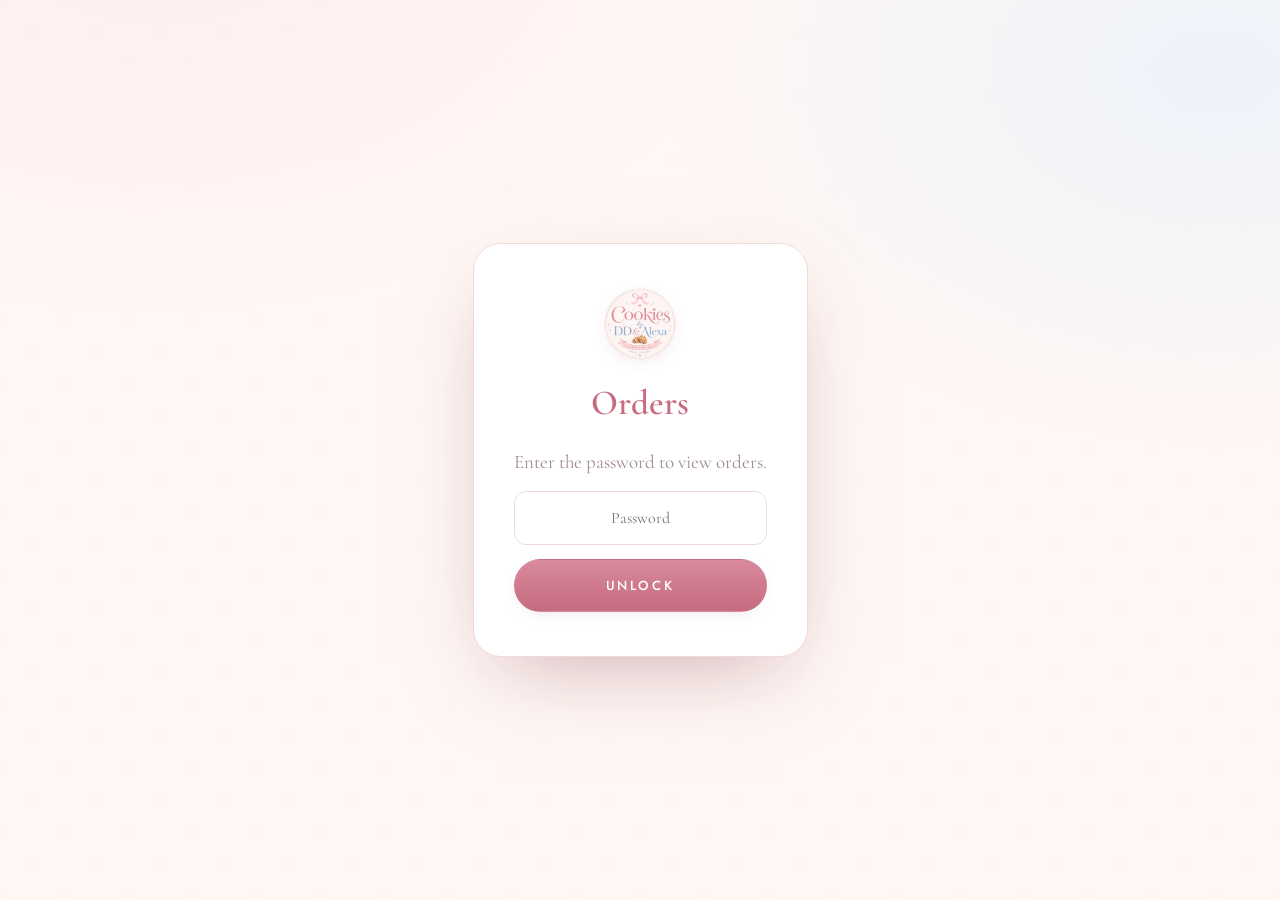
==== cookies-site/orders.html @ 447ec389 "Add full-screen order flow, orders dashboard, and updated cookie photos - Replace Google Form link w" ====
<!DOCTYPE html>
<html lang="en">
<head>
<meta charset="UTF-8" />
<meta name="viewport" content="width=device-width, initial-scale=1.0" />
<meta name="robots" content="noindex, nofollow" />
<title>Orders — Cookies by DD &amp; Alexa</title>
<link rel="icon" href="assets/logo.png" />
<link rel="stylesheet" href="styles.css" />
<link rel="stylesheet" href="orders.css" />
</head>
<body class="orders-page">

<!-- ===== PASSWORD GATE ===== -->
<div class="gate" id="gate">
  <form class="gate-card" id="gateForm">
    <img src="assets/logo.png" alt="" />
    <h1>Orders</h1>
    <p>Enter the password to view orders.</p>
    <input type="password" id="gatePass" placeholder="Password" autocomplete="current-password" />
    <button type="submit" class="btn btn-primary">Unlock</button>
    <p class="gate-err" id="gateErr" hidden>Wrong password — try again.</p>
  </form>
</div>

<!-- ===== DASHBOARD ===== -->
<div class="dash" id="dash" hidden>
  <header class="dash-head">
    <a class="dash-brand" href="index.html"><img src="assets/logo.png" alt="" /><b>Orders</b></a>
    <div class="dash-actions">
      <button class="btn btn-ghost" id="refreshBtn" type="button">↻ Refresh</button>
      <button class="btn btn-ghost" id="logoutBtn" type="button">Lock</button>
    </div>
  </header>

  <!-- summary -->
  <section class="summary" id="summary">
    <div class="sum-card"><span class="sum-n" id="sumNew">0</span><small>New / unconfirmed</small></div>
    <div class="sum-card"><span class="sum-n" id="sumWeek">0</span><small>Orders this week</small></div>
    <div class="sum-card"><span class="sum-n" id="sumCookies">0</span><small>Cookies to bake</small></div>
    <div class="sum-card"><span class="sum-n" id="sumRevenue">$0</span><small>Est. revenue (open)</small></div>
  </section>

  <!-- controls -->
  <section class="controls">
    <input type="search" id="search" placeholder="Search name, cookie, contact…" />
    <div class="chips" id="statusChips">
      <button class="chip active" data-status="all" type="button">All</button>
      <button class="chip" data-status="New" type="button">New</button>
      <button class="chip" data-status="Confirmed" type="button">Confirmed</button>
      <button class="chip" data-status="Baking" type="button">Baking</button>
      <button class="chip" data-status="Done" type="button">Done</button>
    </div>
    <select id="methodFilter">
      <option value="all">All methods</option>
      <option>Delivery</option>
      <option>Pickup</option>
      <option>Catering</option>
    </select>
    <select id="sortBy">
      <option value="newest">Newest first</option>
      <option value="needed">By date needed</option>
    </select>
  </section>

  <!-- order list -->
  <section class="order-list" id="orderList"></section>
  <p class="dash-empty" id="dashEmpty" hidden>No orders match.</p>
  <p class="dash-status" id="dashMsg"></p>
</div>

<script src="orders.js"></script>
</body>
</html>
---- cookies-site/styles.css ----
/* ============================================================
   Cookies by DD & Alexa — coquette bakery design system
   ============================================================ */
@import url('https://fonts.googleapis.com/css2?family=Cormorant+Garamond:ital,wght@0,400;0,500;0,600;0,700;1,400;1,500&family=Jost:wght@300;400;500;600&family=Parisienne&display=swap');

:root{
  /* palette pulled from the brand kit */
  --cream:        #fff7f4;
  --cream-2:      #fdeee9;
  --blush:        #f9dfe2;
  --blush-soft:   #fceef0;
  --rose:         #d98a9c;
  --rose-deep:    #c66b80;
  --rose-ink:     #b65a72;
  --blue:         #82a8cf;
  --blue-deep:    #5f86b1;
  --gold:         #c8a96c;
  --gold-soft:    #e7d4a8;
  --cookie:       #c08a5a;
  --heart:        #e07083;
  --ink:          #6e5b58;
  --ink-soft:     #a08e8a;
  --line:         #f0d9dc;

  --font-display: 'Cormorant Garamond', Georgia, serif;
  --font-script:  'Parisienne', cursive;
  --font-label:   'Jost', system-ui, sans-serif;

  --shadow-sm: 0 4px 18px -10px rgba(150,90,100,.35);
  --shadow-md: 0 18px 50px -24px rgba(150,90,100,.45);
  --shadow-lg: 0 30px 80px -30px rgba(150,90,100,.5);
  --radius: 26px;
  --maxw: 1180px;
}

*{ box-sizing:border-box; }
html{ scroll-behavior:smooth; scroll-padding-top:90px; }
body{
  margin:0;
  font-family:var(--font-display);
  color:var(--ink);
  background:var(--cream);
  font-size:19px;
  line-height:1.65;
  -webkit-font-smoothing:antialiased;
  overflow-x:hidden;
}
img{ max-width:100%; display:block; }
a{ color:inherit; text-decoration:none; }

/* page texture: faint dotted stars + warm wash */
body::before{
  content:""; position:fixed; inset:0; z-index:-2;
  background:
    radial-gradient(1100px 700px at 12% -8%, #ffeef0 0%, transparent 55%),
    radial-gradient(1000px 680px at 95% 8%, #eef3fa 0%, transparent 55%),
    var(--cream);
}
body::after{
  content:""; position:fixed; inset:0; z-index:-1; opacity:.5;
  background-image:
    radial-gradient(circle, rgba(216,138,156,.18) 1.4px, transparent 1.6px),
    radial-gradient(circle, rgba(130,168,207,.16) 1.4px, transparent 1.6px);
  background-size:64px 64px, 64px 64px;
  background-position:0 0, 32px 32px;
}

/* ---------- shared layout ---------- */
.wrap{ max-width:var(--maxw); margin:0 auto; padding:0 28px; }
section{ position:relative; }
.section-pad{ padding:96px 0; }

.eyebrow{
  font-family:var(--font-script);
  color:var(--rose);
  font-size:1.8rem;
  line-height:1;
  margin:0 0 6px;
}
.h-deco{ display:flex; align-items:center; justify-content:center; gap:14px; color:var(--rose); }
.h-deco::before, .h-deco::after{
  content:""; height:1px; width:46px;
  background:linear-gradient(90deg,transparent,var(--gold));
}
.h-deco::after{ background:linear-gradient(90deg,var(--gold),transparent); }
.display{
  font-family:var(--font-display);
  font-weight:600;
  letter-spacing:.5px;
  line-height:1.04;
  color:var(--rose-deep);
  margin:0;
}
.section-title{ text-align:center; margin-bottom:54px; }
.section-title .display{ font-size:clamp(2.6rem,5.2vw,4rem); }
.section-title p{
  max-width:560px; margin:14px auto 0; color:var(--ink-soft);
  font-size:1.15rem;
}
.label{
  font-family:var(--font-label);
  text-transform:uppercase;
  letter-spacing:.28em;
  font-weight:500;
}

/* hearts + sparkle bits */
.hrt{ color:var(--heart); }
.spk{ display:inline-block; width:8px; height:8px; background:var(--blue); transform:rotate(45deg); border-radius:2px; opacity:.8; }

/* ---------- buttons ---------- */
.btn{
  font-family:var(--font-label);
  text-transform:uppercase; letter-spacing:.2em; font-weight:500;
  font-size:.82rem;
  display:inline-flex; align-items:center; gap:.6em;
  padding:16px 30px; border-radius:999px; cursor:pointer;
  border:1.5px solid transparent; transition:.28s cubic-bezier(.2,.7,.3,1);
  white-space:nowrap;
}
.btn-primary{
  background:linear-gradient(180deg,var(--rose) 0%, var(--rose-deep) 100%);
  color:#fff; box-shadow:var(--shadow-sm);
}
.btn-primary:hover{ transform:translateY(-3px); box-shadow:var(--shadow-md); filter:saturate(1.05); }
.btn-ghost{
  background:#fff; color:var(--rose-deep); border-color:var(--blush);
  box-shadow:var(--shadow-sm);
}
.btn-ghost:hover{ transform:translateY(-3px); border-color:var(--rose); box-shadow:var(--shadow-md); }
.btn-blue{ background:linear-gradient(180deg,var(--blue),var(--blue-deep)); color:#fff; box-shadow:var(--shadow-sm); }
.btn-blue:hover{ transform:translateY(-3px); box-shadow:var(--shadow-md); }

/* ---------- ribbon banner ---------- */
.ribbon{
  display:inline-block; position:relative;
  background:linear-gradient(180deg,#fbe3e6,#f6cfd5);
  color:var(--rose-ink);
  font-family:var(--font-label); text-transform:uppercase;
  letter-spacing:.26em; font-weight:500; font-size:.8rem;
  padding:12px 34px; box-shadow:var(--shadow-sm);
}
.ribbon::before, .ribbon::after{
  content:""; position:absolute; top:0; width:20px; height:100%;
  background:linear-gradient(180deg,#f3c4cb,#eab6bf);
}
.ribbon::before{ left:-18px; clip-path:polygon(0 50%,100% 0,100% 100%); }
.ribbon::after{ right:-18px; clip-path:polygon(100% 50%,0 0,0 100%); }

/* ============================================================
   NAV
   ============================================================ */
.nav{
  position:fixed; top:0; left:0; right:0; z-index:50;
  display:flex; align-items:center; justify-content:space-between;
  gap:20px; padding:14px 28px;
  background:rgba(255,247,244,.72); backdrop-filter:blur(14px);
  border-bottom:1px solid transparent; transition:.3s;
}
.nav.scrolled{ border-bottom-color:var(--line); box-shadow:0 10px 30px -22px rgba(150,90,100,.5); padding:10px 28px; }
.nav-brand{ display:flex; align-items:center; gap:12px; }
.nav-brand img{ width:46px; height:46px; border-radius:50%; box-shadow:var(--shadow-sm); transition:.3s; }
.nav.scrolled .nav-brand img{ width:40px; height:40px; }
.nav-brand b{ font-family:var(--font-display); font-weight:600; font-size:1.15rem; color:var(--rose-deep); letter-spacing:.3px; }
.nav-brand b span{ color:var(--blue-deep); }
.nav-right{ display:flex; align-items:center; gap:22px; }
.nav-links{ display:flex; align-items:center; gap:30px; }
.nav-menu-cta{ display:none; }
.nav-links a{
  font-family:var(--font-label); text-transform:uppercase; letter-spacing:.18em;
  font-size:.74rem; font-weight:500; color:var(--ink); position:relative; padding:4px 0;
}
.nav-links a::after{ content:""; position:absolute; left:0; bottom:-2px; height:1.5px; width:0; background:var(--rose); transition:.28s; }
.nav-links a:hover{ color:var(--rose-deep); }
.nav-links a:hover::after{ width:100%; }
.nav .btn{ padding:12px 24px; }
.nav-burger{ display:none; background:none; border:0; cursor:pointer; flex-direction:column; gap:5px; padding:8px; }
.nav-burger.open span:nth-child(1){ transform:translateY(7px) rotate(45deg); }
.nav-burger.open span:nth-child(2){ opacity:0; }
.nav-burger.open span:nth-child(3){ transform:translateY(-7px) rotate(-45deg); }
.nav-burger span{ width:24px; height:2px; background:var(--rose-deep); border-radius:2px; transition:.3s; }

/* ============================================================
   HERO
   ============================================================ */
.hero{ padding:140px 0 70px; text-align:center; position:relative; }
.hero-logo{
  width:172px; height:172px; border-radius:50%; margin:0 auto 26px;
  box-shadow:var(--shadow-lg); animation:floaty 6s ease-in-out infinite;
}
@keyframes floaty{ 0%,100%{ transform:translateY(0) } 50%{ transform:translateY(-12px) } }
.hero .ribbon{ margin-bottom:28px; }
.hero h1{
  font-family:var(--font-display); font-weight:600;
  font-size:clamp(3.2rem,8vw,6.6rem); line-height:.98; margin:0;
  color:var(--rose-deep); letter-spacing:.5px;
}
.hero h1 .scriptword{ font-family:var(--font-script); font-weight:400; color:var(--blue-deep); font-size:.86em; display:inline-block; padding:0 .08em; }
.hero h1 em{ font-style:italic; color:var(--rose); }
.hero-sub{
  max-width:560px; margin:24px auto 36px; font-size:1.3rem; color:var(--ink);
}
.hero-cta{ display:flex; gap:16px; justify-content:center; flex-wrap:wrap; }
.hero-meta{ margin-top:34px; display:flex; gap:30px; justify-content:center; flex-wrap:wrap; color:var(--ink-soft); }
.hero-meta span{ font-family:var(--font-label); text-transform:uppercase; letter-spacing:.2em; font-size:.72rem; display:flex; align-items:center; gap:8px; }

/* floating sparkles */
.sparkles{ position:absolute; inset:0; pointer-events:none; overflow:hidden; }
.sparkles i{
  position:absolute; width:10px; height:10px; border-radius:2px; transform:rotate(45deg);
  opacity:.0; animation:twinkle 5s ease-in-out infinite;
}
@keyframes twinkle{ 0%,100%{ opacity:0; transform:rotate(45deg) scale(.6) } 50%{ opacity:.85; transform:rotate(45deg) scale(1) } }

/* ============================================================
   ABOUT
   ============================================================ */
.about{ background:linear-gradient(180deg,transparent, var(--blush-soft) 30%, var(--blush-soft) 70%, transparent); }
.about-grid{ display:grid; grid-template-columns:1fr 1fr; gap:62px; align-items:center; }
.about-photo{ position:relative; }
.about-photo .ph{ aspect-ratio:4/5; border-radius:var(--radius); }
.about-photo .badge{
  position:absolute; bottom:-26px; right:-18px; width:150px; height:150px; border-radius:50%;
  background:#fff; box-shadow:var(--shadow-md); display:grid; place-content:center; text-align:center;
  border:1px solid var(--line); padding:10px;
}
.about-photo .badge .display{ font-size:2.2rem; line-height:.9; }
.about-photo .badge small{ font-family:var(--font-label); text-transform:uppercase; letter-spacing:.2em; font-size:.6rem; color:var(--ink-soft); }
.about-text .eyebrow{ font-size:2rem; }
.about-text h2{ font-family:var(--font-display); font-weight:600; font-size:clamp(2.4rem,4.5vw,3.6rem); color:var(--rose-deep); margin:.1em 0 .3em; line-height:1.04; }
.about-text p{ color:var(--ink); margin:0 0 18px; }
.about-text p .lead{ color:var(--rose-ink); font-style:italic; }
.about-points{ display:flex; gap:12px; flex-wrap:wrap; margin-top:24px; }
.about-points .chip{
  font-family:var(--font-label); text-transform:uppercase; letter-spacing:.16em; font-size:.72rem;
  padding:10px 18px; border-radius:999px; background:#fff; border:1px solid var(--line); color:var(--rose-ink);
  display:flex; align-items:center; gap:8px;
}

/* ============================================================
   FLAVORS
   ============================================================ */
.filters{ display:flex; gap:10px; justify-content:center; flex-wrap:wrap; margin-bottom:40px; }
.filters button{
  font-family:var(--font-label); text-transform:uppercase; letter-spacing:.16em; font-size:.74rem; font-weight:500;
  padding:11px 22px; border-radius:999px; cursor:pointer; transition:.25s;
  background:#fff; border:1.5px solid var(--line); color:var(--ink);
}
.filters button:hover{ border-color:var(--rose); color:var(--rose-deep); }
.filters button.active{ background:var(--rose); border-color:var(--rose); color:#fff; box-shadow:var(--shadow-sm); }

.flavor-grid{ display:grid; grid-template-columns:repeat(3,1fr); gap:26px; }
.flavor{
  background:#fff; border:1px solid var(--line); border-radius:var(--radius); overflow:hidden;
  box-shadow:var(--shadow-sm); transition:.3s cubic-bezier(.2,.7,.3,1); position:relative;
  display:flex; flex-direction:column;
}
.flavor:hover{ transform:translateY(-8px); box-shadow:var(--shadow-md); border-color:var(--blush); }
.flavor .ph{ aspect-ratio:1/1; border-radius:0; }
.flavor-body{ padding:22px 24px 26px; display:flex; flex-direction:column; gap:8px; flex:1; }
.flavor-body h3{ font-family:var(--font-display); font-weight:600; font-size:1.7rem; color:var(--rose-deep); margin:0; line-height:1.05; }
.flavor-body p{ font-size:1rem; color:var(--ink-soft); margin:0; line-height:1.5; flex:1; }
.flavor-foot{ display:flex; align-items:center; justify-content:space-between; margin-top:10px; }
.flavor-foot .order-link{
  font-family:var(--font-label); text-transform:uppercase; letter-spacing:.18em; font-size:.7rem; font-weight:500;
  color:var(--rose-deep); display:inline-flex; align-items:center; gap:6px; transition:.25s;
}
.flavor-foot .order-link:hover{ gap:11px; color:var(--rose-ink); }
.tag{
  position:absolute; top:14px; left:14px; z-index:2;
  font-family:var(--font-label); text-transform:uppercase; letter-spacing:.16em; font-size:.6rem; font-weight:500;
  background:rgba(255,247,244,.92); color:var(--rose-ink); padding:6px 12px; border-radius:999px;
  border:1px solid var(--line); display:flex; align-items:center; gap:5px; backdrop-filter:blur(4px);
}
.fav-btn{
  position:absolute; top:12px; right:12px; z-index:2; width:38px; height:38px; border-radius:50%;
  background:rgba(255,247,244,.92); border:1px solid var(--line); cursor:pointer; color:var(--rose);
  display:grid; place-content:center; font-size:1.1rem; transition:.25s; backdrop-filter:blur(4px);
}
.fav-btn:hover{ transform:scale(1.12); }
.fav-btn.on{ color:#fff; background:var(--heart); border-color:var(--heart); }

.flavor-note{ text-align:center; margin-top:44px; }
.flavor-note .script{ font-family:var(--font-script); color:var(--rose); font-size:2.1rem; }

/* ============================================================
   HOW IT WORKS
   ============================================================ */
.how{ background:linear-gradient(180deg,transparent, var(--cream-2) 30%, var(--cream-2) 70%, transparent); }
.how-grid{ display:grid; grid-template-columns:repeat(3,1fr); gap:26px; }
.how-card{
  background:#fff; border:1px solid var(--line); border-radius:var(--radius); padding:40px 32px; text-align:center;
  box-shadow:var(--shadow-sm); transition:.3s; position:relative; overflow:hidden;
}
.how-card:hover{ transform:translateY(-6px); box-shadow:var(--shadow-md); }
.how-icon{
  width:84px; height:84px; border-radius:50%; margin:0 auto 22px; display:grid; place-content:center;
  background:radial-gradient(circle at 50% 35%, #fde7ea, #f8d3d9); color:var(--rose-deep); border:1px solid var(--blush);
}
.how-icon svg{ width:38px; height:38px; }
.how-card h3{ font-family:var(--font-display); font-weight:600; font-size:1.9rem; color:var(--rose-deep); margin:0 0 6px; }
.how-card .label{ font-size:.66rem; color:var(--blue-deep); margin-bottom:14px; letter-spacing:.24em; }
.how-card p{ color:var(--ink-soft); font-size:1.05rem; margin:0; }

/* ============================================================
   ORDER CTA
   ============================================================ */
.order{ text-align:center; }
.order-card{
  position:relative; overflow:hidden;
  background:linear-gradient(165deg,#fff 0%, #fdeef0 100%);
  border:1px solid var(--line); border-radius:40px; padding:74px 40px;
  box-shadow:var(--shadow-md);
}
.order-card .gold-ring{
  position:absolute; inset:18px; border:1.5px dashed var(--gold-soft); border-radius:30px; pointer-events:none; opacity:.7;
}
.order-card .eyebrow{ font-size:2.2rem; }
.order-card h2{ font-family:var(--font-display); font-weight:600; font-size:clamp(2.6rem,5.5vw,4.4rem); color:var(--rose-deep); margin:0 0 8px; line-height:1; }
.order-card p{ max-width:540px; margin:0 auto 30px; color:var(--ink); font-size:1.2rem; }
.order-steps{ display:flex; gap:34px; justify-content:center; flex-wrap:wrap; margin:34px auto 6px; max-width:680px; }
.order-step{ display:flex; flex-direction:column; align-items:center; gap:8px; width:160px; }
.order-step .num{
  width:46px; height:46px; border-radius:50%; display:grid; place-content:center;
  background:#fff; border:1.5px solid var(--blush); color:var(--rose-deep); font-family:var(--font-display); font-weight:600; font-size:1.4rem;
}
.order-step b{ font-family:var(--font-label); text-transform:uppercase; letter-spacing:.16em; font-size:.72rem; color:var(--rose-ink); }
.order-step span{ font-size:.98rem; color:var(--ink-soft); }

/* ============================================================
   INSTAGRAM
   ============================================================ */
.ig-grid{ display:grid; grid-template-columns:repeat(4,1fr); gap:16px; margin-bottom:38px; }
.ig-grid .ph{ aspect-ratio:1/1; border-radius:20px; transition:.3s; cursor:pointer; }
.ig-grid .ph:hover{ transform:scale(1.03) rotate(-1deg); box-shadow:var(--shadow-md); }
.ig-foot{ text-align:center; }

/* ============================================================
   FOOTER
   ============================================================ */
.footer{ margin-top:30px; padding:70px 0 40px; text-align:center; background:linear-gradient(180deg,transparent,var(--blush-soft)); }
.footer img.flogo{ width:120px; height:120px; border-radius:50%; margin:0 auto 18px; box-shadow:var(--shadow-md); }
.footer h3{ font-family:var(--font-display); font-weight:600; font-size:2rem; color:var(--rose-deep); margin:0 0 4px; }
.footer .thanks{ font-family:var(--font-script); color:var(--rose); font-size:1.9rem; margin:6px 0 22px; }
.footer-links{ display:flex; gap:24px; justify-content:center; align-items:center; flex-wrap:wrap; margin-bottom:26px; }
.footer-links a{ font-family:var(--font-label); text-transform:uppercase; letter-spacing:.18em; font-size:.74rem; color:var(--ink); display:flex; align-items:center; gap:8px; transition:.25s; }
.footer-links a:hover{ color:var(--rose-deep); }
.footer .fine{ font-family:var(--font-label); font-size:.7rem; letter-spacing:.12em; color:var(--ink-soft); text-transform:uppercase; }

/* ---------- image placeholders ---------- */
.ph{
  position:relative; overflow:hidden;
  background:
    repeating-linear-gradient(45deg, rgba(216,138,156,.10) 0 12px, rgba(216,138,156,.04) 12px 24px),
    linear-gradient(135deg,#fceef0,#f7dee2);
  display:grid; place-content:center; text-align:center;
}
.ph span{
  font-family:'Jost',monospace; font-size:.62rem; letter-spacing:.18em; text-transform:uppercase;
  color:var(--rose-ink); background:rgba(255,247,244,.78); padding:7px 13px; border-radius:999px; border:1px solid var(--line);
}
.ph img{ width:100%; height:100%; object-fit:cover; display:block; }
.ph .ph-heart{ position:absolute; font-size:2.4rem; color:rgba(224,112,131,.32); top:16px; right:18px; }


/* ============================================================
   FULL-SCREEN ORDER FLOW
   ============================================================ */
.order-flow{
  position:fixed; inset:0; z-index:200; background:var(--cream);
  display:flex; flex-direction:column; opacity:0; pointer-events:none;
  transform:scale(1.01); transition:.32s cubic-bezier(.2,.8,.3,1);
}
.order-flow.open{ opacity:1; pointer-events:auto; transform:none; }
.flow-form{ display:flex; flex-direction:column; height:100%; }

/* ---- header + progress ---- */
.flow-head{
  display:grid; grid-template-columns:1fr auto 1fr; align-items:center; gap:16px;
  padding:16px 28px; border-bottom:1px solid var(--line); background:rgba(255,247,244,.9);
  backdrop-filter:blur(6px); flex:none;
}
.flow-brand{ display:flex; align-items:center; gap:10px; text-decoration:none; }
.flow-brand img{ width:40px; height:40px; border-radius:50%; box-shadow:var(--shadow-sm); }
.flow-brand b{ font-family:var(--font-display); font-weight:600; font-size:1.05rem; color:var(--rose-deep); }
.flow-brand b span{ color:var(--blue-deep); }
.flow-x{ justify-self:end; background:none; border:0; font-size:2rem; line-height:1; color:var(--ink-soft); cursor:pointer; transition:.2s; }
.flow-x:hover{ color:var(--rose-deep); transform:rotate(90deg); }

.flow-progress{ display:flex; align-items:center; gap:6px; }
.flow-progress .dot{ display:flex; flex-direction:column; align-items:center; gap:4px; position:relative; padding:0 14px; }
.flow-progress .dot::after{ content:""; position:absolute; right:-8px; top:13px; width:16px; height:2px; background:var(--line); }
.flow-progress .dot:last-child::after{ display:none; }
.flow-progress .dot i{
  width:28px; height:28px; border-radius:50%; display:grid; place-content:center; font-style:normal;
  font-weight:600; font-size:.85rem; background:#fff; border:1.5px solid var(--line); color:var(--ink-soft); transition:.25s;
}
.flow-progress .dot small{ font-family:var(--font-label); text-transform:uppercase; letter-spacing:.08em; font-size:.58rem; color:var(--ink-soft); transition:.25s; }
.flow-progress .dot.now i{ background:var(--rose); border-color:var(--rose); color:#fff; box-shadow:0 0 0 4px rgba(217,138,156,.18); }
.flow-progress .dot.now small{ color:var(--rose-deep); }
.flow-progress .dot.done i{ background:var(--blue); border-color:var(--blue); color:#fff; }
.flow-progress .dot.done::after{ background:var(--blue); }

/* ---- body / steps ---- */
.flow-body{ flex:1; overflow-y:auto; padding:38px 28px 28px; }
.flow-inner{ max-width:560px; margin:0 auto; }
.flow-inner.wide{ max-width:980px; }
.flow-inner.center{ text-align:center; }
.flow-step{ animation:flowIn .4s cubic-bezier(.2,.8,.3,1); }
@keyframes flowIn{ from{ opacity:0; transform:translateY(16px); } to{ opacity:1; transform:none; } }
.flow-inner h2{ font-family:var(--font-display); font-weight:600; font-size:clamp(2rem,4vw,3rem); color:var(--rose-deep); margin:.1em 0 .2em; line-height:1.05; }
.flow-sub{ color:var(--ink-soft); font-size:1.05rem; margin:0 0 28px; }
.flow-note{ font-size:.84rem; color:var(--ink-soft); margin-top:22px; text-align:center; }
.flow-note b{ color:var(--rose-ink); }

/* ---- step 1: method cards ---- */
.method-cards{ display:grid; grid-template-columns:repeat(3,1fr); gap:16px; }
.method-card{
  text-align:left; background:#fff; border:1.5px solid var(--line); border-radius:20px; padding:24px 22px;
  cursor:pointer; transition:.22s; display:flex; flex-direction:column; gap:6px; font:inherit;
}
.method-card:hover{ border-color:var(--rose); transform:translateY(-4px); box-shadow:var(--shadow-md); }
.method-card.chosen{ border-color:var(--rose); box-shadow:0 0 0 3px rgba(217,138,156,.2); }
.mc-icon{ width:52px; height:52px; border-radius:50%; display:grid; place-content:center; background:#fceef0; color:var(--rose-deep); margin-bottom:8px; }
.mc-icon svg{ width:26px; height:26px; }
.method-card b{ font-family:var(--font-display); font-size:1.5rem; font-weight:600; color:var(--rose-deep); }
.method-card small{ color:var(--ink); font-size:.95rem; }
.method-card em{ font-style:normal; font-family:var(--font-label); text-transform:uppercase; letter-spacing:.06em; font-size:.62rem; color:var(--blue-deep); margin-top:6px; }

/* ---- step 2: photo gallery ---- */
.gallery{ display:grid; grid-template-columns:repeat(auto-fill,minmax(190px,1fr)); gap:18px; }
.gcard{
  background:#fff; border:1.5px solid var(--line); border-radius:18px; overflow:hidden;
  display:flex; flex-direction:column; transition:.2s;
}
.gcard.active{ border-color:var(--rose); box-shadow:0 0 0 3px rgba(217,138,156,.18); }
.gcard-photo{ position:relative; aspect-ratio:1/1; background:var(--cream-2); }
.gcard-photo img{ width:100%; height:100%; object-fit:cover; display:block; }
.gcard-badge{
  position:absolute; top:10px; right:10px; min-width:28px; height:28px; padding:0 8px; border-radius:14px;
  background:var(--rose-deep); color:#fff; font-weight:700; font-size:.85rem; display:grid; place-content:center; box-shadow:var(--shadow-sm);
}
.gcard-body{ display:flex; align-items:baseline; justify-content:space-between; gap:8px; padding:12px 14px 4px; }
.gcard-body h4{ font-family:var(--font-display); font-weight:600; font-size:1.15rem; color:var(--rose-deep); margin:0; line-height:1.1; }
.gcard-price{ font-weight:700; color:var(--ink); flex:none; }
.gcard-step{ display:flex; align-items:center; justify-content:center; gap:10px; padding:8px 14px 14px; }
.step-btn{
  width:34px; height:34px; border-radius:50%; border:1.5px solid var(--line); background:#fff;
  font-size:1.3rem; line-height:1; color:var(--rose-deep); cursor:pointer; transition:.18s; display:grid; place-content:center;
}
.step-btn:hover{ border-color:var(--rose); background:var(--rose); color:#fff; }
.step-btn:active{ transform:scale(.9); }
.step-count{ min-width:28px; text-align:center; font-weight:700; font-size:1.05rem; color:var(--ink); }

/* ---- step 3: detail fields ---- */
.detail-grid{ display:grid; grid-template-columns:1fr 1fr; gap:18px; }
.detail-grid .span-2{ grid-column:1 / -1; }
.field{ display:grid; gap:6px; }
.field > span{ font-family:var(--font-label); text-transform:uppercase; letter-spacing:.1em; font-size:.7rem; color:var(--rose-ink); font-weight:600; }
.field > span small{ text-transform:none; letter-spacing:0; font-weight:400; color:var(--ink-soft); }
.field input, .field select, .field textarea{
  width:100%; padding:13px 15px; border:1.5px solid var(--line); border-radius:12px;
  background:#fff; color:var(--ink); font:inherit; font-size:.98rem; transition:.2s;
}
.field input:focus, .field select:focus, .field textarea:focus{
  outline:none; border-color:var(--rose); box-shadow:0 0 0 3px rgba(217,138,156,.18);
}
.field textarea{ resize:vertical; }

/* ---- step 4: review ---- */
.review-card{ background:#fff; border:1.5px solid var(--line); border-radius:20px; padding:26px; margin-bottom:22px; }
.rv-mode{ font-family:var(--font-label); text-transform:uppercase; letter-spacing:.14em; font-size:.72rem; color:var(--blue-deep); margin-bottom:14px; }
.rv-cookies{ list-style:none; margin:0 0 14px; padding:0 0 14px; border-bottom:1px dashed var(--line); display:grid; gap:8px; }
.rv-cookies li{ display:flex; justify-content:space-between; gap:12px; color:var(--ink); }
.rv-cookies li b{ color:var(--rose-deep); flex:none; }
.rv-tot{ display:flex; justify-content:space-between; align-items:baseline; padding-bottom:16px; margin-bottom:16px; border-bottom:1px solid var(--line); }
.rv-tot span{ font-weight:600; color:var(--ink); }
.rv-tot b{ font-size:1.5rem; color:var(--rose-deep); }
.rv-tot b small{ font-size:.72rem; font-weight:400; color:var(--ink-soft); margin-left:4px; }
.rv-details{ display:grid; gap:10px; }
.rv-row{ display:flex; justify-content:space-between; gap:16px; font-size:.95rem; }
.rv-row span{ color:var(--ink-soft); flex:none; }
.rv-row b{ color:var(--ink); text-align:right; font-weight:600; }

.accept{ display:flex; gap:10px; align-items:flex-start; font-size:.88rem; line-height:1.5; color:var(--ink); cursor:pointer; }
.accept input{ width:20px; height:20px; flex:none; margin-top:1px; accent-color:var(--rose-deep); cursor:pointer; }
.accept b{ color:var(--rose-ink); }
.accept a{ color:var(--blue-deep); text-decoration:underline; }

.done-logo{ width:96px; height:96px; border-radius:50%; box-shadow:var(--shadow-sm); margin:0 auto 18px; }

/* ---- sticky footer (cart + nav) ---- */
.flow-foot{
  display:flex; align-items:center; justify-content:space-between; gap:16px; flex:none;
  padding:16px 28px; border-top:1px solid var(--line); background:rgba(255,247,244,.95); backdrop-filter:blur(6px);
}
.foot-cart{ display:none; align-items:center; gap:12px; flex-wrap:wrap; }
.flow-foot.show-cart .foot-cart{ display:flex; }
.fc-count{ font-weight:600; color:var(--ink); }
.fc-total{ font-size:1.3rem; font-weight:700; color:var(--rose-deep); }
.fc-min{ font-size:.8rem; color:var(--rose-ink); background:#fceef0; border:1px solid var(--blush); padding:4px 10px; border-radius:999px; }
.foot-nav{ display:flex; gap:12px; margin-left:auto; }
.flow-back, .flow-next, .flow-submit{ padding:13px 26px; }
.flow-next.blocked, .flow-submit:disabled, .flow-next:disabled{ opacity:.45; cursor:not-allowed; }

/* honeypot */
.hp{ position:absolute !important; left:-9999px; opacity:0; width:0; height:0; }

/* the [hidden] attribute must win over .btn's display:inline-flex, or the
   submit/next buttons stay visible on the wrong steps */
.flow-foot [hidden]{ display:none !important; }

/* ---- responsive ---- */
@media(max-width:780px){
  .flow-head{ grid-template-columns:auto 1fr auto; padding:12px 16px; }
  .flow-brand b{ display:none; }
  .flow-progress .dot{ padding:0 8px; }
  .flow-progress .dot small{ display:none; }
  .flow-progress .dot::after{ right:-5px; width:10px; }
  .flow-body{ padding:26px 16px 20px; }
  .method-cards{ grid-template-columns:1fr; }
  .detail-grid{ grid-template-columns:1fr; }
  .gallery{ grid-template-columns:repeat(2,1fr); gap:12px; }
  .flow-foot{ flex-direction:column; align-items:stretch; gap:12px; padding:14px 16px; }
  .foot-nav{ margin-left:0; }
  .flow-back, .flow-next, .flow-submit{ flex:1; justify-content:center; }
}
@media(max-width:380px){ .gallery{ grid-template-columns:1fr; } }


/* ---------- reveal on scroll ---------- */
.reveal{ opacity:0; transform:translateY(26px); transition:.7s cubic-bezier(.2,.7,.3,1); }
.reveal.in{ opacity:1; transform:none; }

/* ---------- back to top ---------- */
.totop{
  position:fixed; right:24px; bottom:24px; z-index:40; width:50px; height:50px; border-radius:50%;
  background:#fff; border:1px solid var(--line); box-shadow:var(--shadow-md); cursor:pointer; color:var(--rose-deep);
  display:grid; place-content:center; opacity:0; transform:translateY(14px); pointer-events:none; transition:.3s;
}
.totop.show{ opacity:1; transform:none; pointer-events:auto; }
.totop:hover{ background:var(--rose); color:#fff; }

/* ============================================================
   RESPONSIVE
   ============================================================ */
@media (max-width:960px){
  .flavor-grid{ grid-template-columns:repeat(2,1fr); }
  .how-grid{ grid-template-columns:1fr; max-width:460px; margin:0 auto; }
  .about-grid{ grid-template-columns:1fr; gap:60px; }
  .about-photo{ max-width:420px; margin:0 auto; }
  .ig-grid{ grid-template-columns:repeat(2,1fr); }
}
@media (max-width:680px){
  body{ font-size:18px; }
  .section-pad{ padding:70px 0; }
  .nav-links{
    position:fixed; inset:62px 0 auto 0; flex-direction:column; gap:0; background:var(--cream);
    border-bottom:1px solid var(--line); padding:0; max-height:0; overflow:hidden; transition:.35s;
  }
  .nav-links.open{ max-height:380px; padding:12px 0 20px; box-shadow:var(--shadow-md); }
  .nav-links a{ padding:14px 28px; width:100%; }
  .nav-menu-cta{ display:inline-flex; margin:8px 28px 0; }
  .nav-burger{ display:flex; }
  .nav-cta{ display:none; }
  .flavor-grid{ grid-template-columns:1fr; max-width:380px; margin:0 auto; }
  .hero{ padding:120px 0 50px; }
  .order-card{ padding:54px 22px; }
  .order-steps{ gap:24px; }
}
---- cookies-site/orders.css ----
/* ============================================================
   /orders dashboard — Cookies by DD & Alexa
   Reuses brand tokens from styles.css (:root)
   ============================================================ */
.orders-page{ background:var(--cream); min-height:100vh; }

/* ---------- password gate ---------- */
/* [hidden] must win over the display rules below, or the gate keeps its layout space */
[hidden]{ display:none !important; }
.gate{ min-height:100vh; display:grid; place-content:center; padding:24px; }
.gate-card{
  background:#fff; border:1px solid var(--line); border-radius:28px; box-shadow:var(--shadow-lg);
  padding:44px 40px; width:100%; max-width:380px; text-align:center; display:grid; gap:14px;
}
.gate-card img{ width:72px; height:72px; border-radius:50%; margin:0 auto; box-shadow:var(--shadow-sm); }
.gate-card h1{ font-family:var(--font-display); font-weight:600; font-size:2.2rem; color:var(--rose-deep); margin:0; }
.gate-card p{ color:var(--ink-soft); margin:0; }
.gate-card input{
  padding:13px 16px; border:1.5px solid var(--line); border-radius:12px; font:inherit; font-size:1rem;
  text-align:center; transition:.2s;
}
.gate-card input:focus{ outline:none; border-color:var(--rose); box-shadow:0 0 0 3px rgba(217,138,156,.18); }
.gate-card .btn{ justify-content:center; }
.gate-err{ color:var(--rose-deep) !important; font-size:.88rem; }

/* ---------- dashboard shell ---------- */
.dash{ max-width:1100px; margin:0 auto; padding:24px 24px 80px; }
.dash-head{ display:flex; align-items:center; justify-content:space-between; gap:16px; margin-bottom:24px; }
.dash-brand{ display:flex; align-items:center; gap:12px; text-decoration:none; }
.dash-brand img{ width:46px; height:46px; border-radius:50%; box-shadow:var(--shadow-sm); }
.dash-brand b{ font-family:var(--font-display); font-weight:600; font-size:1.6rem; color:var(--rose-deep); }
.dash-actions{ display:flex; gap:10px; }
.dash-actions .btn{ padding:10px 18px; font-size:.8rem; }

/* ---------- summary ---------- */
.summary{ display:grid; grid-template-columns:repeat(4,1fr); gap:14px; margin-bottom:22px; }
.sum-card{
  background:#fff; border:1px solid var(--line); border-radius:18px; padding:18px 20px; text-align:center;
  box-shadow:var(--shadow-sm);
}
.sum-n{ display:block; font-family:var(--font-display); font-weight:700; font-size:2.2rem; color:var(--rose-deep); line-height:1; }
.sum-card small{ color:var(--ink-soft); font-size:.78rem; text-transform:uppercase; letter-spacing:.05em; }

/* ---------- controls ---------- */
.controls{ display:flex; flex-wrap:wrap; gap:12px; align-items:center; margin-bottom:22px; }
.controls input[type="search"], .controls select{
  padding:11px 16px; border:1.5px solid var(--line); border-radius:999px; font:inherit; font-size:.92rem; background:#fff; color:var(--ink);
}
.controls input[type="search"]{ flex:1; min-width:220px; }
.controls input:focus, .controls select:focus{ outline:none; border-color:var(--rose); }
.chips{ display:flex; gap:8px; flex-wrap:wrap; }
.chip{
  padding:9px 16px; border:1.5px solid var(--line); border-radius:999px; background:#fff; color:var(--ink);
  font:inherit; font-size:.85rem; cursor:pointer; transition:.2s;
}
.chip:hover{ border-color:var(--rose); color:var(--rose-deep); }
.chip.active{ background:var(--rose); border-color:var(--rose); color:#fff; }

/* ---------- order cards ---------- */
.order-list{ display:grid; grid-template-columns:repeat(auto-fill,minmax(320px,1fr)); gap:18px; }
.order-card{
  background:#fff; border:1px solid var(--line); border-radius:20px; padding:20px 22px; box-shadow:var(--shadow-sm);
  border-left:5px solid var(--line); transition:.2s;
}
.order-card.status-new{ border-left-color:var(--rose-deep); }
.order-card.status-confirmed{ border-left-color:var(--blue); }
.order-card.status-baking{ border-left-color:var(--gold); }
.order-card.status-done{ border-left-color:#9bbf9b; opacity:.78; }

.o-top{ display:flex; justify-content:space-between; align-items:flex-start; gap:12px; margin-bottom:12px; }
.o-top h3{ font-family:var(--font-display); font-weight:600; font-size:1.4rem; color:var(--rose-deep); margin:0; line-height:1.1; }
.o-meta{ font-size:.78rem; color:var(--ink-soft); }
.o-status{
  padding:7px 10px; border:1.5px solid var(--line); border-radius:10px; font:inherit; font-size:.82rem; font-weight:600;
  background:#fff; color:var(--ink); cursor:pointer; flex:none;
}
.o-status:focus{ outline:none; border-color:var(--rose); }

.o-cookies{ list-style:none; margin:0 0 12px; padding:0 0 12px; border-bottom:1px dashed var(--line); display:grid; gap:4px; }
.o-cookies li{ font-size:.92rem; color:var(--ink); }
.o-tot{ display:flex; justify-content:space-between; align-items:baseline; margin-bottom:12px; }
.o-tot span{ font-weight:600; color:var(--ink); }
.o-tot b{ font-size:1.2rem; color:var(--rose-deep); }
.o-details{ display:grid; gap:7px; }
.o-row{ display:flex; justify-content:space-between; gap:14px; font-size:.86rem; }
.o-row span{ color:var(--ink-soft); flex:none; }
.o-row b{ color:var(--ink); text-align:right; font-weight:600; word-break:break-word; }

.dash-empty, .dash-status{ text-align:center; color:var(--ink-soft); margin-top:24px; }

/* ---------- responsive ---------- */
@media(max-width:720px){
  .summary{ grid-template-columns:repeat(2,1fr); }
  .controls input[type="search"]{ min-width:100%; }
  .order-list{ grid-template-columns:1fr; }
}
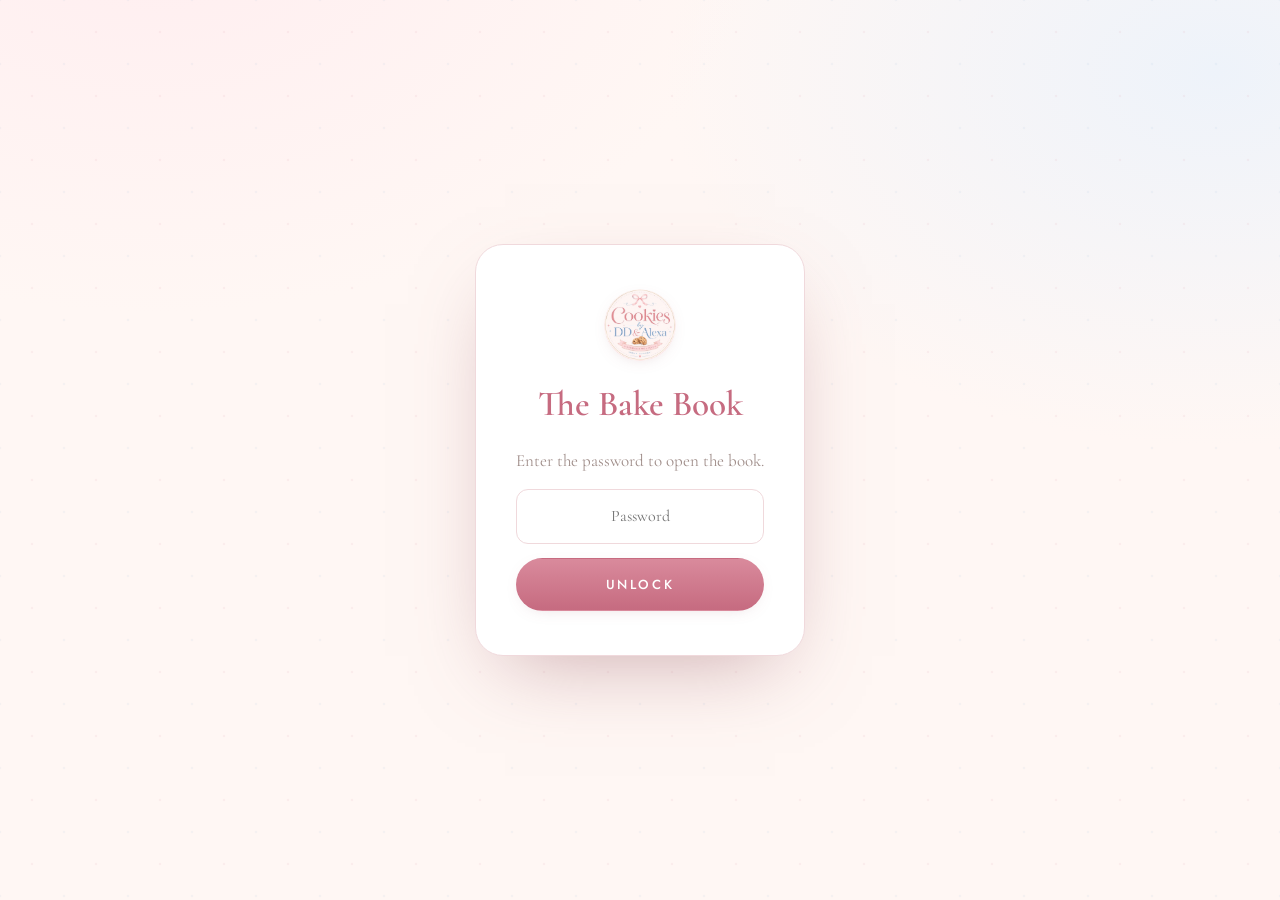
==== commit eacdfdb9: "Add Bake Book tracker, redesign order flow, distance-based delivery fees - New responsive admin orde" ====
--- a/cookies-site/orders.html
+++ b/cookies-site/orders.html
@@ -5,6 +5,13 @@
 <meta name="viewport" content="width=device-width, initial-scale=1.0" />
 <meta name="robots" content="noindex, nofollow" />
 <title>Orders — Cookies by DD &amp; Alexa</title>
+<!-- The Bake Book tracker (admin.html) is now the primary orders page.
+     Forward here unless ?legacy is set (the "Previous tracker" link uses it). -->
+<script>
+  if (!/[?&]legacy\b/.test(location.search)) {
+    location.replace("admin.html");
+  }
+</script>
 <link rel="icon" href="assets/logo.png" />
 <link rel="stylesheet" href="styles.css" />
 <link rel="stylesheet" href="orders.css" />
@@ -28,6 +35,7 @@
   <header class="dash-head">
     <a class="dash-brand" href="index.html"><img src="assets/logo.png" alt="" /><b>Orders</b></a>
     <div class="dash-actions">
+      <a class="btn btn-ghost" href="admin.html">✨ Bake Book</a>
       <button class="btn btn-ghost" id="refreshBtn" type="button">↻ Refresh</button>
       <button class="btn btn-ghost" id="logoutBtn" type="button">Lock</button>
     </div>
@@ -49,6 +57,7 @@
       <button class="chip" data-status="New" type="button">New</button>
       <button class="chip" data-status="Confirmed" type="button">Confirmed</button>
       <button class="chip" data-status="Baking" type="button">Baking</button>
+      <button class="chip" data-status="Ready" type="button">Ready</button>
       <button class="chip" data-status="Done" type="button">Done</button>
     </div>
     <select id="methodFilter">
--- a/cookies-site/styles.css
+++ b/cookies-site/styles.css
@@ -466,8 +466,87 @@
   outline:none; border-color:var(--rose); box-shadow:0 0 0 3px rgba(217,138,156,.18);
 }
 .field textarea{ resize:vertical; }
-
-/* ---- step 4: review ---- */
+.fee-line{ display:block; margin-top:4px; font-size:.84rem; font-weight:600; color:var(--blue-deep); }
+.fee-line.warn{ color:var(--rose-ink); }
+.fee-line[hidden]{ display:none; }
+
+/* ---- structured address + lookup ---- */
+.addr-grid{ display:grid; grid-template-columns:1.1fr 1.9fr .7fr .9fr; gap:10px; }
+.addr-grid .addr-street{ grid-column:1 / -1; position:relative; }
+.addr-street input{ width:100%; }
+.addr-sugs{
+  position:absolute; top:calc(100% + 6px); left:0; right:0; z-index:40;
+  background:#fff; border:1.5px solid var(--line); border-radius:16px;
+  box-shadow:var(--shadow-md); list-style:none; margin:0; padding:6px;
+  max-height:250px; overflow:auto;
+}
+.addr-sugs[hidden]{ display:none; }
+.addr-sugs li{ padding:11px 13px; border-radius:11px; cursor:pointer; font-size:.92rem; color:var(--ink); }
+.addr-sugs li:hover{ background:var(--blush-soft); color:var(--rose-deep); }
+
+/* ---- step 3: when (calendar) ---- */
+.cal{
+  background:#fff; border:1.5px solid var(--line); border-radius:22px; padding:24px 26px;
+  box-shadow:var(--shadow-sm);
+}
+.cal-head{ display:flex; align-items:center; justify-content:space-between; margin-bottom:12px; }
+.cal-head b{ font-family:var(--font-display); font-weight:600; font-size:1.4rem; color:var(--rose-deep); }
+.cal-nav{
+  width:42px; height:42px; border-radius:50%; border:1.5px solid var(--line); background:#fff;
+  color:var(--rose-deep); font-size:1.4rem; line-height:1; cursor:pointer; transition:.2s;
+  display:grid; place-content:center;
+}
+.cal-nav:hover:not(:disabled){ border-color:var(--rose); background:var(--rose); color:#fff; }
+.cal-nav:disabled{ opacity:.3; cursor:default; }
+.cal-dow{
+  display:grid; grid-template-columns:repeat(7,1fr); text-align:center;
+  font-family:var(--font-label); text-transform:uppercase; letter-spacing:.08em;
+  font-size:.62rem; color:var(--ink-soft); margin-bottom:6px;
+}
+.cal-grid{ display:grid; grid-template-columns:repeat(7,1fr); gap:6px; }
+.cal-d{
+  aspect-ratio:1; border:0; border-radius:50%; background:none; font:inherit; font-size:1.02rem;
+  color:var(--ink); cursor:pointer; transition:.15s; display:grid; place-content:center;
+}
+.cal-d:hover:not(:disabled){ background:var(--blush-soft); color:var(--rose-deep); }
+.cal-d:disabled{ color:#dcc9c6; cursor:default; }
+.cal-d.today{ box-shadow:inset 0 0 0 1.5px var(--blush); }
+.cal-d.sel{
+  background:var(--rose-deep); color:#fff; font-weight:700;
+  box-shadow:0 0 0 3px rgba(217,138,156,.25);
+}
+.cal-picked{
+  margin:14px 0 0; font-family:var(--font-display); font-style:italic;
+  font-size:1.2rem; color:var(--rose-deep);
+}
+.cal-notes{ margin-top:24px; }
+
+/* ---- step 4: contact-method picker ---- */
+.cp-row{ display:flex; gap:8px; }
+.cp-btn{
+  flex:1; display:flex; align-items:center; justify-content:center; gap:8px;
+  padding:14px 8px; border:1.5px solid var(--line); border-radius:12px; background:#fff;
+  font-family:var(--font-label); text-transform:uppercase; letter-spacing:.08em;
+  font-size:.7rem; font-weight:600; color:var(--ink-soft); cursor:pointer; transition:.2s;
+}
+.cp-btn svg{ width:17px; height:17px; flex:none; }
+.cp-btn:hover{ border-color:var(--rose); color:var(--rose-deep); }
+.cp-btn.on{
+  border-color:var(--rose); background:var(--blush-soft); color:var(--rose-deep);
+  box-shadow:0 0 0 3px rgba(217,138,156,.15);
+}
+.cp-input{ margin-top:8px; }
+
+/* ---- step 4: payment chips ---- */
+.pay-chips{ display:flex; flex-wrap:wrap; gap:8px; }
+.pay-chip{
+  padding:12px 18px; border:1.5px solid var(--line); border-radius:999px; background:#fff;
+  font:inherit; font-size:.88rem; color:var(--ink); cursor:pointer; transition:.2s;
+}
+.pay-chip:hover{ border-color:var(--rose); color:var(--rose-deep); }
+.pay-chip.on{ background:var(--rose); border-color:var(--rose); color:#fff; font-weight:600; }
+
+/* ---- step 5: review ---- */
 .review-card{ background:#fff; border:1.5px solid var(--line); border-radius:20px; padding:26px; margin-bottom:22px; }
 .rv-mode{ font-family:var(--font-label); text-transform:uppercase; letter-spacing:.14em; font-size:.72rem; color:var(--blue-deep); margin-bottom:14px; }
 .rv-cookies{ list-style:none; margin:0 0 14px; padding:0 0 14px; border-bottom:1px dashed var(--line); display:grid; gap:8px; }
@@ -477,17 +556,47 @@
 .rv-tot span{ font-weight:600; color:var(--ink); }
 .rv-tot b{ font-size:1.5rem; color:var(--rose-deep); }
 .rv-tot b small{ font-size:.72rem; font-weight:400; color:var(--ink-soft); margin-left:4px; }
+.rv-tot.rv-sub{ padding-bottom:0; margin-bottom:10px; border-bottom:0; }
+.rv-tot.rv-sub span{ font-weight:400; color:var(--ink-soft); font-size:.92rem; }
+.rv-tot.rv-sub b{ font-size:1.05rem; color:var(--ink); }
+.rv-cookies li small{ color:var(--ink-soft); font-size:.78rem; }
 .rv-details{ display:grid; gap:10px; }
 .rv-row{ display:flex; justify-content:space-between; gap:16px; font-size:.95rem; }
 .rv-row span{ color:var(--ink-soft); flex:none; }
 .rv-row b{ color:var(--ink); text-align:right; font-weight:600; }
 
 .accept{ display:flex; gap:10px; align-items:flex-start; font-size:.88rem; line-height:1.5; color:var(--ink); cursor:pointer; }
+.accept[hidden]{ display:none; }
+.accept + .accept{ margin-top:12px; }
 .accept input{ width:20px; height:20px; flex:none; margin-top:1px; accent-color:var(--rose-deep); cursor:pointer; }
 .accept b{ color:var(--rose-ink); }
 .accept a{ color:var(--blue-deep); text-decoration:underline; }
 
 .done-logo{ width:96px; height:96px; border-radius:50%; box-shadow:var(--shadow-sm); margin:0 auto 18px; }
+.done-actions{ display:flex; gap:12px; justify-content:center; flex-wrap:wrap; }
+
+/* ---- printable receipt (only visible when printing) ---- */
+#printReceipt{ display:none; }
+@media print{
+  body > *:not(#printReceipt){ display:none !important; }
+  body{ background:#fff !important; }
+  body::before, body::after{ display:none !important; }
+  #printReceipt{
+    display:block; width:100%;
+    padding:28px; color:#222; font-family:Georgia, serif;
+  }
+  #printReceipt h2{ margin:0 0 2px; font-size:1.5rem; }
+  #printReceipt .pr-sub{ margin:0 0 18px; font-size:.85rem; color:#666; }
+  #printReceipt .pr-table{ width:100%; border-collapse:collapse; margin-bottom:14px; }
+  #printReceipt .pr-table th{ text-align:left; font-size:.75rem; text-transform:uppercase; letter-spacing:.06em; color:#666; border-bottom:1px solid #ccc; padding:6px 4px; }
+  #printReceipt .pr-table th:nth-child(n+2), #printReceipt .pr-table td:nth-child(n+2){ text-align:right; }
+  #printReceipt .pr-table td{ padding:7px 4px; border-bottom:1px dashed #ddd; font-size:.95rem; }
+  #printReceipt .pr-row{ display:flex; justify-content:space-between; padding:3px 4px; font-size:.95rem; }
+  #printReceipt .pr-grand{ border-top:1.5px solid #222; margin-top:6px; padding-top:8px; font-size:1.1rem; }
+  #printReceipt .pr-meta{ margin-top:20px; padding-top:12px; border-top:1px solid #ccc; }
+  #printReceipt .pr-meta p{ margin:3px 0; font-size:.92rem; }
+  #printReceipt .pr-fine{ margin-top:18px; font-size:.8rem; color:#666; font-style:italic; }
+}
 
 /* ---- sticky footer (cart + nav) ---- */
 .flow-foot{
@@ -524,8 +633,23 @@
   .flow-foot{ flex-direction:column; align-items:stretch; gap:12px; padding:14px 16px; }
   .foot-nav{ margin-left:0; }
   .flow-back, .flow-next, .flow-submit{ flex:1; justify-content:center; }
-}
-@media(max-width:380px){ .gallery{ grid-template-columns:1fr; } }
+  /* calendar fills the phone screen, bigger touch targets */
+  .cal{ max-width:none; padding:16px 14px; }
+  .cal-grid{ gap:6px; }
+  .cal-d{ font-size:1.02rem; }
+  .cal-nav{ width:44px; height:44px; }
+  .cp-btn{ padding:15px 4px; letter-spacing:.05em; }
+  .cp-btn svg{ width:18px; height:18px; }
+  .pay-chip{ padding:13px 16px; flex:1 1 auto; text-align:center; }
+  .addr-grid{ grid-template-columns:1fr 1fr; }
+  .addr-grid #addrApt, .addr-grid #addrCity{ grid-column:auto; }
+}
+@media(max-width:380px){
+  .gallery{ grid-template-columns:1fr; }
+  .flow-progress .dot{ padding:0 5px; }
+  .flow-progress .dot::after{ right:-4px; width:8px; }
+  .cp-btn{ font-size:.62rem; gap:6px; }
+}
 
 
 /* ---------- reveal on scroll ---------- */
